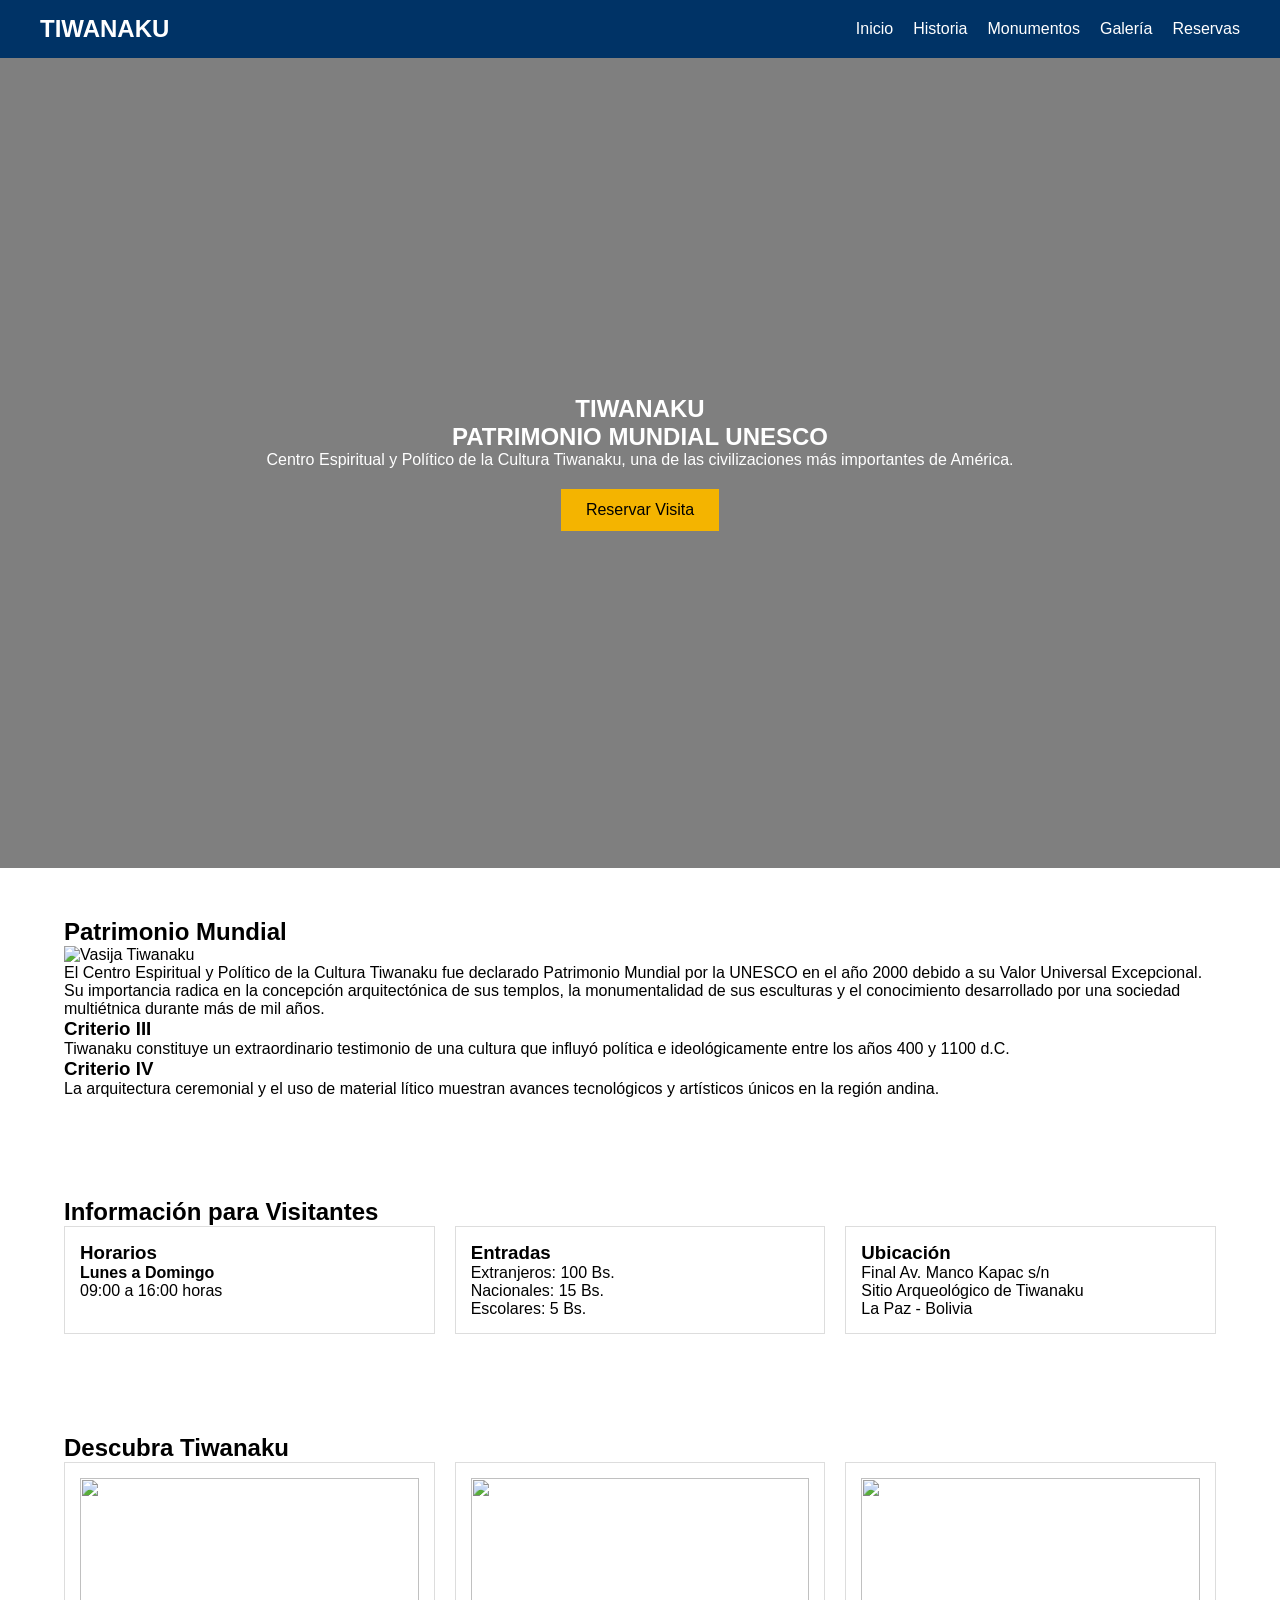
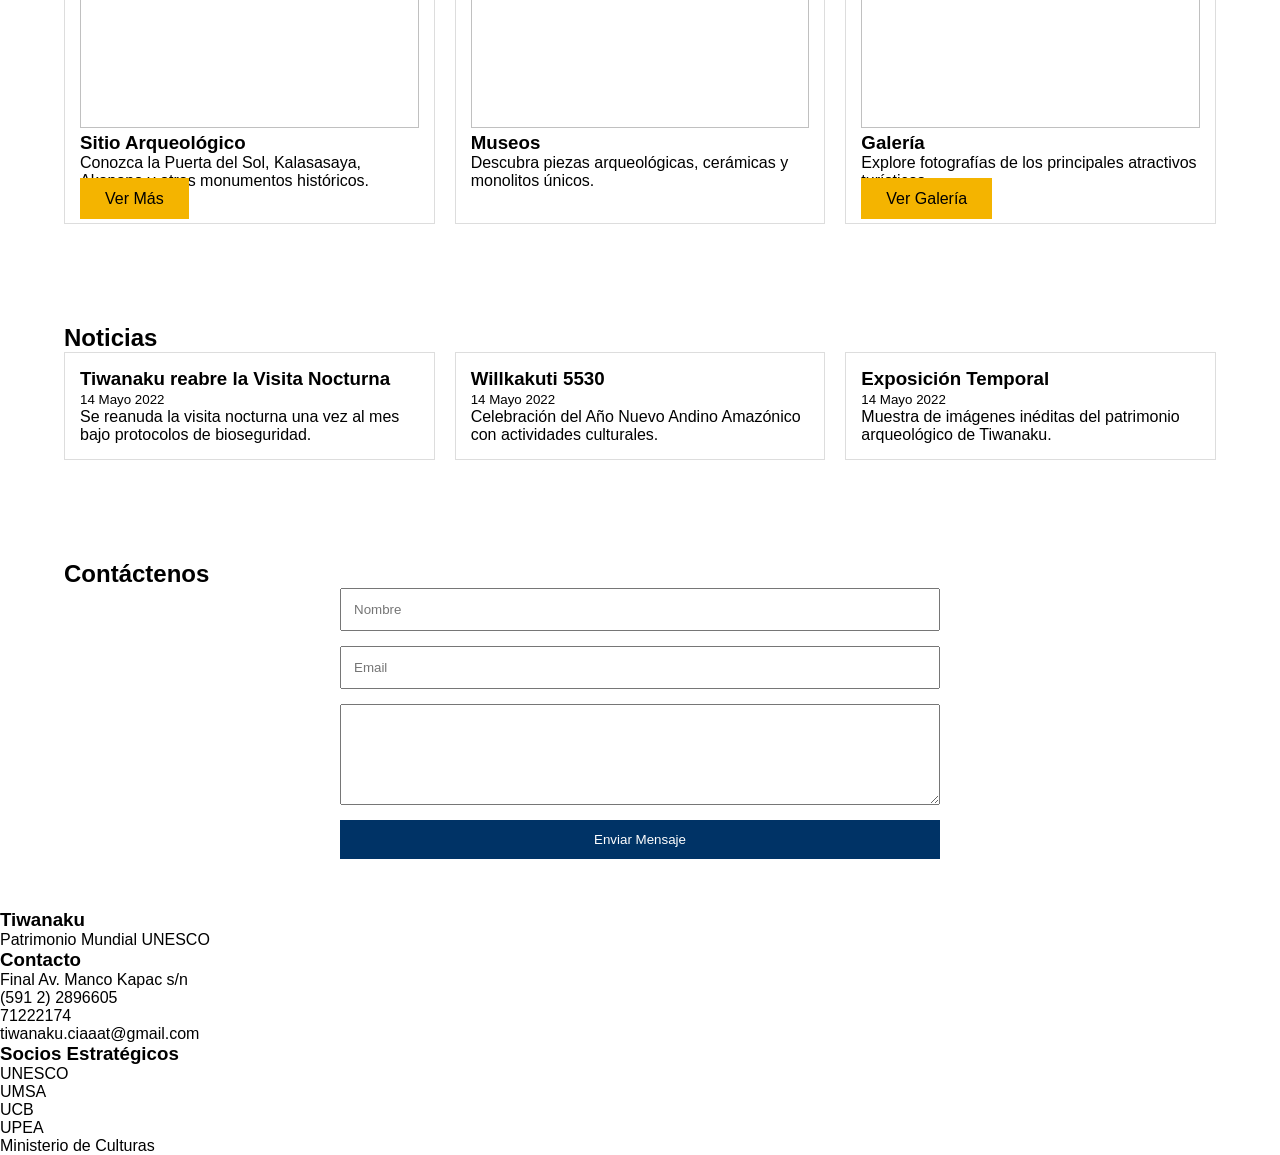
==== index.html @ 8aa11a55 "Update index.html" ====
<!DOCTYPE html>
<html lang="es">
<head>
<meta charset="UTF-8">
<meta name="viewport" content="width=device-width, initial-scale=1.0">
<title>Tiwanaku - Inicio</title>

<link rel="stylesheet" href="css/style.css">
</head>
<body>

<header>
    <nav>
        <h2>TIWANAKU</h2>

        <ul>
            <li><a href="index.html">Inicio</a></li>
            <li><a href="historia.html">Historia</a></li>
            <li><a href="monumentos.html">Monumentos</a></li>
            <li><a href="galeria.html">Galería</a></li>
            <li><a href="reservas.html">Reservas</a></li>
        </ul>
    </nav>
</header>

<section class="hero">

    <div class="overlay">

        <h1>TIWANAKU</h1>

        <h2>PATRIMONIO MUNDIAL UNESCO</h2>

        <p>
            Centro Espiritual y Político de la Cultura Tiwanaku,
            una de las civilizaciones más importantes de América.
        </p>

        <a href="reservas.html" class="btn">
            Reservar Visita
        </a>

    </div>

</section>


<!-- PATRIMONIO -->

<section class="contenedor">

    <h2>Patrimonio Mundial</h2>

    <div class="grid-2">

        <div>

            <img src="img/vasija.jpg" alt="Vasija Tiwanaku">

        </div>

        <div>

            <p>
                El Centro Espiritual y Político de la Cultura Tiwanaku
                fue declarado Patrimonio Mundial por la UNESCO en el año 2000
                debido a su Valor Universal Excepcional.
            </p>

            <p>
                Su importancia radica en la concepción arquitectónica de sus templos,
                la monumentalidad de sus esculturas y el conocimiento desarrollado
                por una sociedad multiétnica durante más de mil años.
            </p>

            <h3>Criterio III</h3>

            <p>
                Tiwanaku constituye un extraordinario testimonio de una cultura
                que influyó política e ideológicamente entre los años
                400 y 1100 d.C.
            </p>

            <h3>Criterio IV</h3>

            <p>
                La arquitectura ceremonial y el uso de material lítico muestran
                avances tecnológicos y artísticos únicos en la región andina.
            </p>

        </div>

    </div>

</section>


<!-- HORARIOS Y PRECIOS -->

<section class="contenedor fondo-claro">

    <h2>Información para Visitantes</h2>

    <div class="cards">

        <div class="card">

            <h3>Horarios</h3>

            <p><strong>Lunes a Domingo</strong></p>

            <p>09:00 a 16:00 horas</p>

        </div>

        <div class="card">

            <h3>Entradas</h3>

            <p>Extranjeros: 100 Bs.</p>

            <p>Nacionales: 15 Bs.</p>

            <p>Escolares: 5 Bs.</p>

        </div>

        <div class="card">

            <h3>Ubicación</h3>

            <p>
                Final Av. Manco Kapac s/n<br>
                Sitio Arqueológico de Tiwanaku<br>
                La Paz - Bolivia
            </p>

        </div>

    </div>

</section>


<!-- DESTACADOS -->

<section class="contenedor">

    <h2>Descubra Tiwanaku</h2>

    <div class="cards">

        <div class="card">

            <img src="img/puerta-sol.jpg">

            <h3>Sitio Arqueológico</h3>

            <p>
                Conozca la Puerta del Sol, Kalasasaya,
                Akapana y otros monumentos históricos.
            </p>

            <a href="monumentos.html" class="btn">
                Ver Más
            </a>

        </div>

        <div class="card">

            <img src="img/museo.jpg">

            <h3>Museos</h3>

            <p>
                Descubra piezas arqueológicas,
                cerámicas y monolitos únicos.
            </p>

        </div>

        <div class="card">

            <img src="img/monolito.jpg">

            <h3>Galería</h3>

            <p>
                Explore fotografías de los principales
                atractivos turísticos.
            </p>

            <a href="galeria.html" class="btn">
                Ver Galería
            </a>

        </div>

    </div>

</section>


<!-- NOTICIAS -->

<section class="contenedor fondo-claro">

    <h2>Noticias</h2>

    <div class="cards">

        <div class="card">

            <h3>Tiwanaku reabre la Visita Nocturna</h3>

            <small>14 Mayo 2022</small>

            <p>
                Se reanuda la visita nocturna una vez al mes
                bajo protocolos de bioseguridad.
            </p>

        </div>

        <div class="card">

            <h3>Willkakuti 5530</h3>

            <small>14 Mayo 2022</small>

            <p>
                Celebración del Año Nuevo Andino Amazónico
                con actividades culturales.
            </p>

        </div>

        <div class="card">

            <h3>Exposición Temporal</h3>

            <small>14 Mayo 2022</small>

            <p>
                Muestra de imágenes inéditas del patrimonio
                arqueológico de Tiwanaku.
            </p>

        </div>

    </div>

</section>


<!-- CONTACTO -->

<section class="contenedor">

    <h2>Contáctenos</h2>

    <form>

        <input type="text"
               placeholder="Nombre"
               required>

        <input type="email"
               placeholder="Email"
               required>

        <textarea
                rows="5"
                placeholder="Mensaje">
        </textarea>

        <button type="submit">
            Enviar Mensaje
        </button>

    </form>

</section>


<!-- FOOTER -->

<footer>

    <div class="footer-grid">

        <div>

            <h3>Tiwanaku</h3>

            <p>
                Patrimonio Mundial UNESCO
            </p>

        </div>

        <div>

            <h3>Contacto</h3>

            <p>
                Final Av. Manco Kapac s/n
            </p>

            <p>
                (591 2) 2896605
            </p>

            <p>
                71222174
            </p>

            <p>
                tiwanaku.ciaaat@gmail.com
            </p>

        </div>

        <div>

            <h3>Socios Estratégicos</h3>

            <ul>
                <li>UNESCO</li>
                <li>UMSA</li>
                <li>UCB</li>
                <li>UPEA</li>
                <li>Ministerio de Culturas</li>
            </ul>

        </div>

    </div>

</footer>

</body>
</html>
---- css/style.css ----
*{
    margin:0;
    padding:0;
    box-sizing:border-box;
}

body{
    font-family:Arial, sans-serif;
}

nav{
    background:#003366;
    color:white;
    padding:15px 40px;

    display:flex;
    justify-content:space-between;
    align-items:center;
}

nav ul{
    list-style:none;
    display:flex;
    gap:20px;
}

nav a{
    color:white;
    text-decoration:none;
}

.hero{
    height:90vh;
    background:url('../img/portada.jpg') center/cover;
}

.overlay{
    height:100%;
    background:rgba(0,0,0,.5);

    display:flex;
    flex-direction:column;
    justify-content:center;
    align-items:center;

    color:white;
}

.btn{
    background:#f4b400;
    color:black;
    padding:12px 25px;
    text-decoration:none;
    margin-top:20px;
}

.contenedor{
    width:90%;
    margin:auto;
    padding:50px 0;
}

.cards{
    display:grid;
    grid-template-columns:repeat(auto-fit,minmax(250px,1fr));
    gap:20px;
}

.card{
    border:1px solid #ddd;
    padding:15px;
}

.card img{
    width:100%;
    height:250px;
    object-fit:cover;
}

.galeria{
    display:grid;
    grid-template-columns:repeat(auto-fit,minmax(300px,1fr));
    gap:15px;
}

.galeria img{
    width:100%;
    height:250px;
    object-fit:cover;
}

form{
    max-width:600px;
    margin:auto;

    display:flex;
    flex-direction:column;
    gap:15px;
}

input,select,textarea{
    padding:12px;
}

button{
    background:#003366;
    color:white;
    border:none;
    padding:12px;
    cursor:pointer;
}
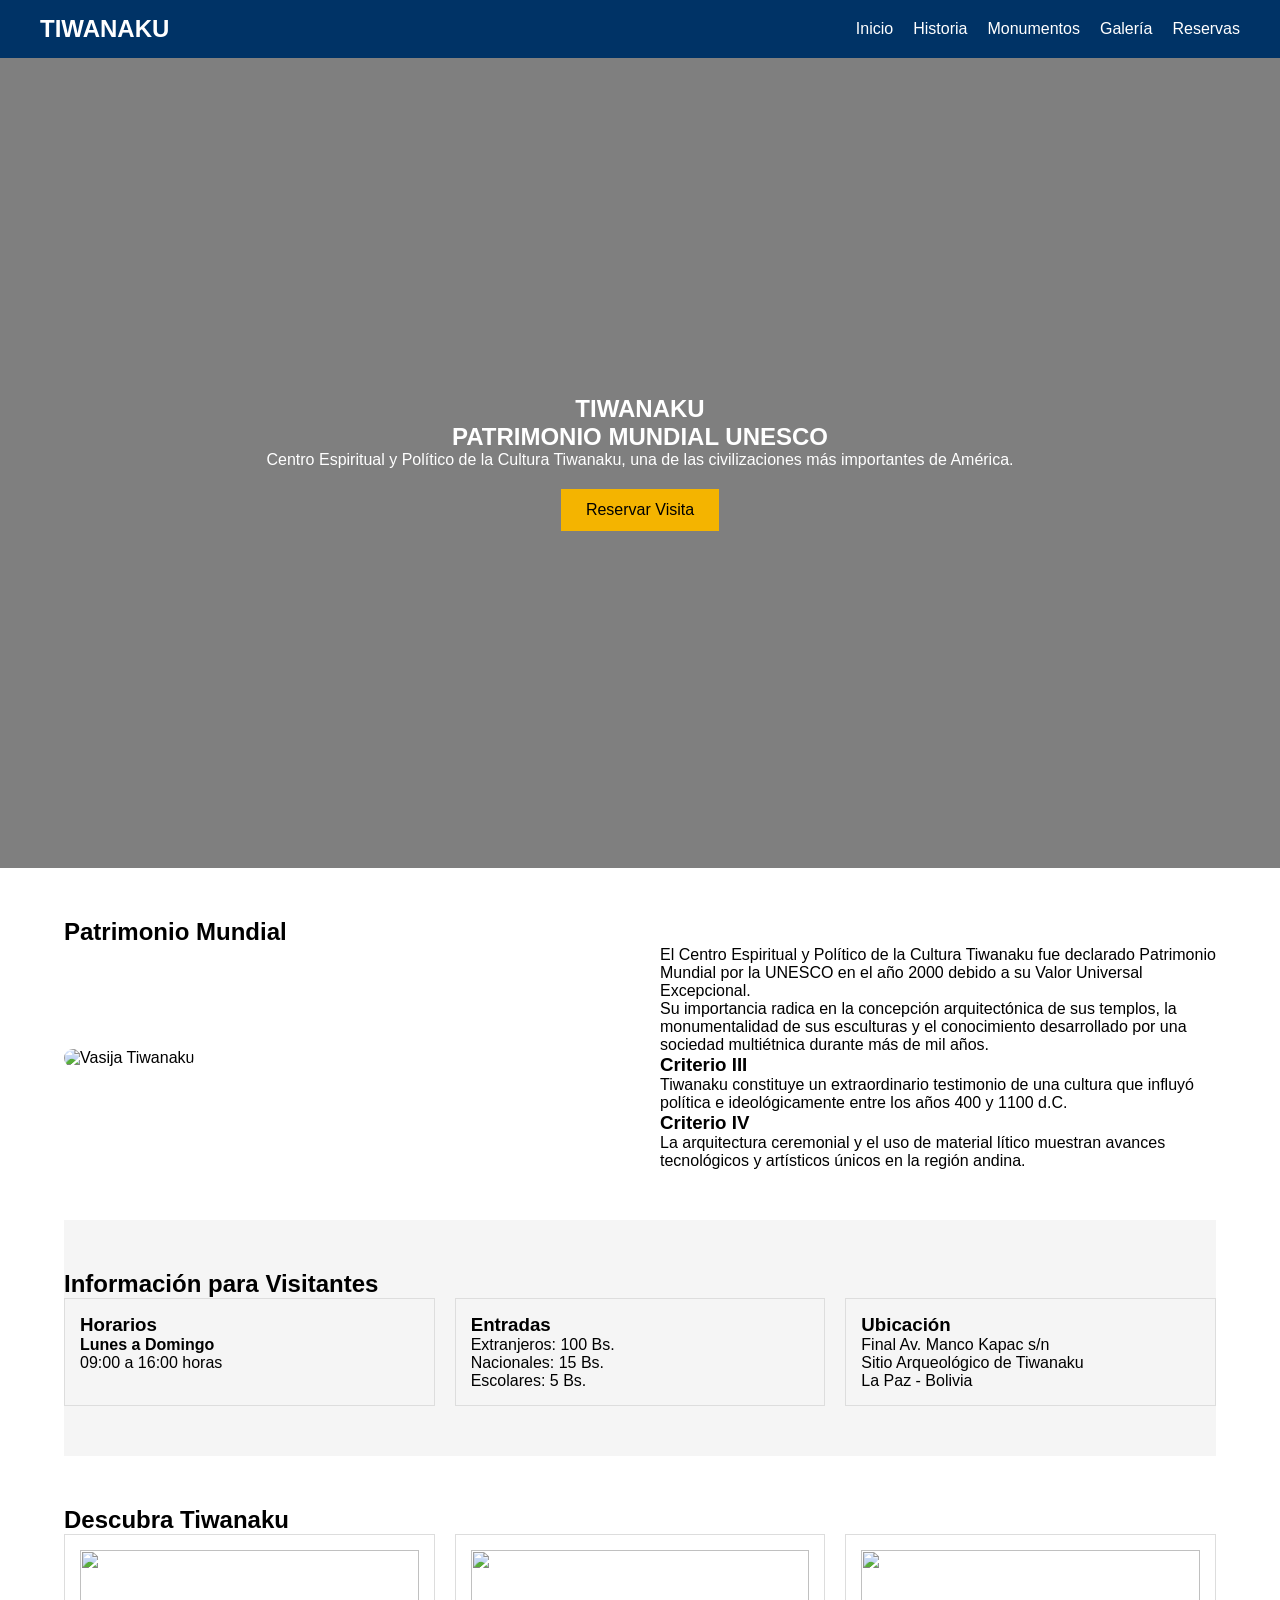
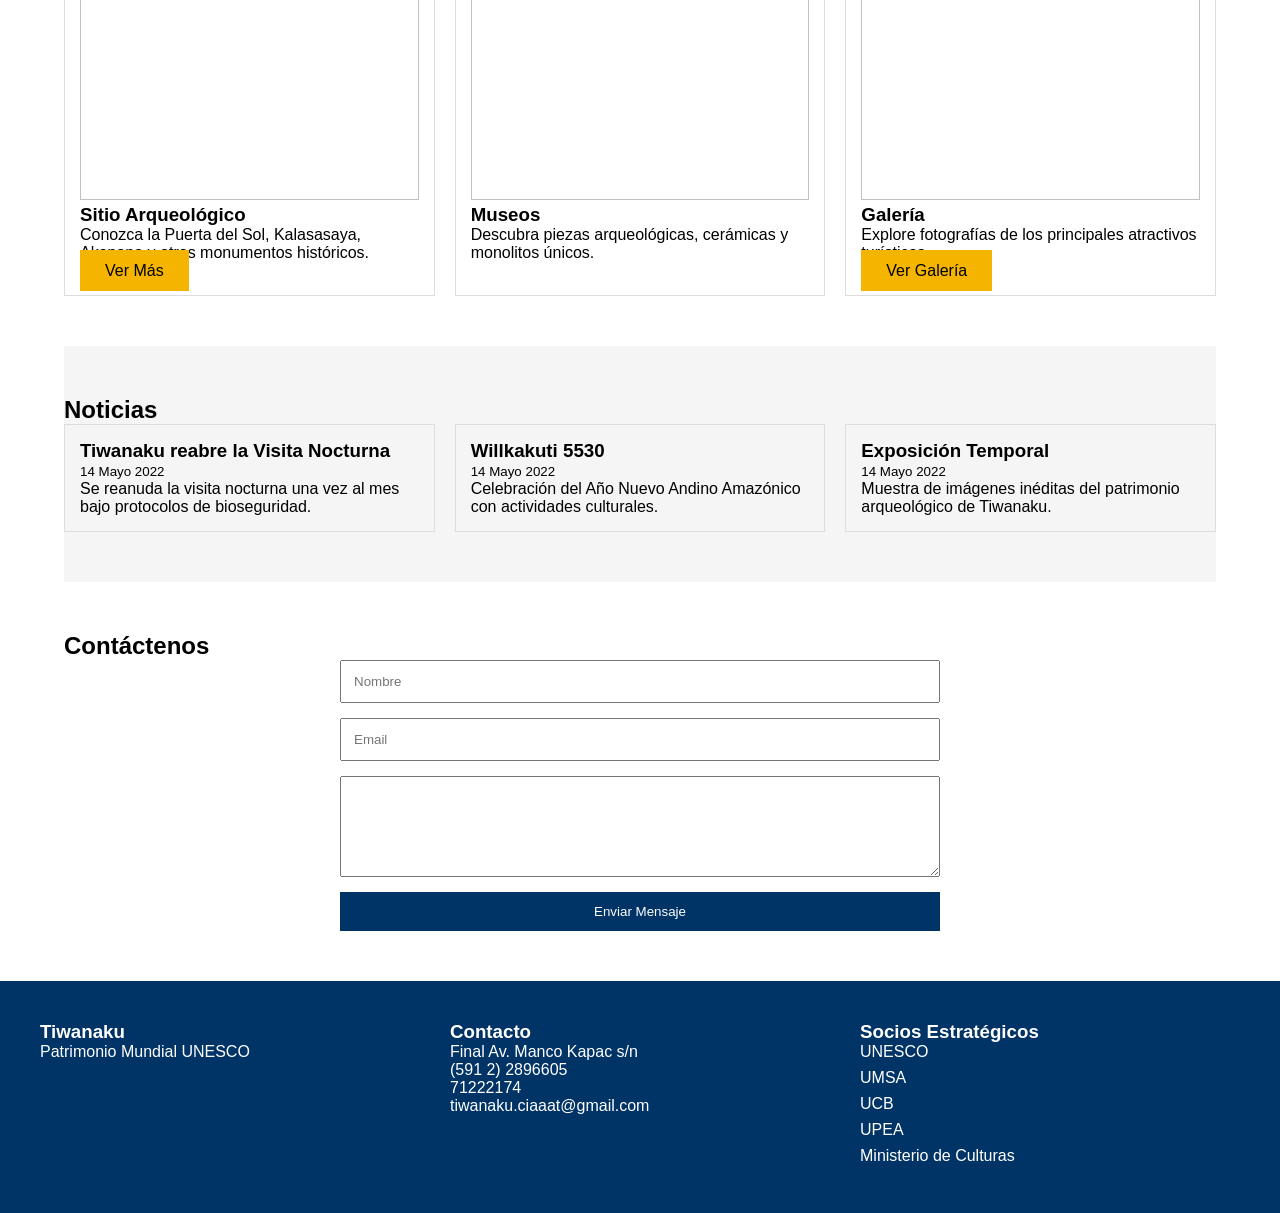
==== commit 66eac682: "Replace image source in index.html" ====
--- a/index.html
+++ b/index.html
@@ -55,7 +55,7 @@
 
         <div>
 
-            <img src="img/vasija.jpg" alt="Vasija Tiwanaku">
+            <img src="img/4.jpg" alt="Vasija Tiwanaku">
 
         </div>
 
--- a/css/style.css
+++ b/css/style.css
@@ -109,3 +109,40 @@
     padding:12px;
     cursor:pointer;
 }
+
+
+.grid-2{
+    display:grid;
+    grid-template-columns:1fr 1fr;
+    gap:40px;
+    align-items:center;
+}
+
+.grid-2 img{
+    width:100%;
+    border-radius:10px;
+}
+
+.fondo-claro{
+    background:#f5f5f5;
+}
+
+.footer-grid{
+    display:grid;
+    grid-template-columns:repeat(auto-fit,minmax(250px,1fr));
+    gap:30px;
+}
+
+footer{
+    background:#003366;
+    color:white;
+    padding:40px;
+}
+
+footer ul{
+    list-style:none;
+}
+
+footer li{
+    margin-bottom:8px;
+}
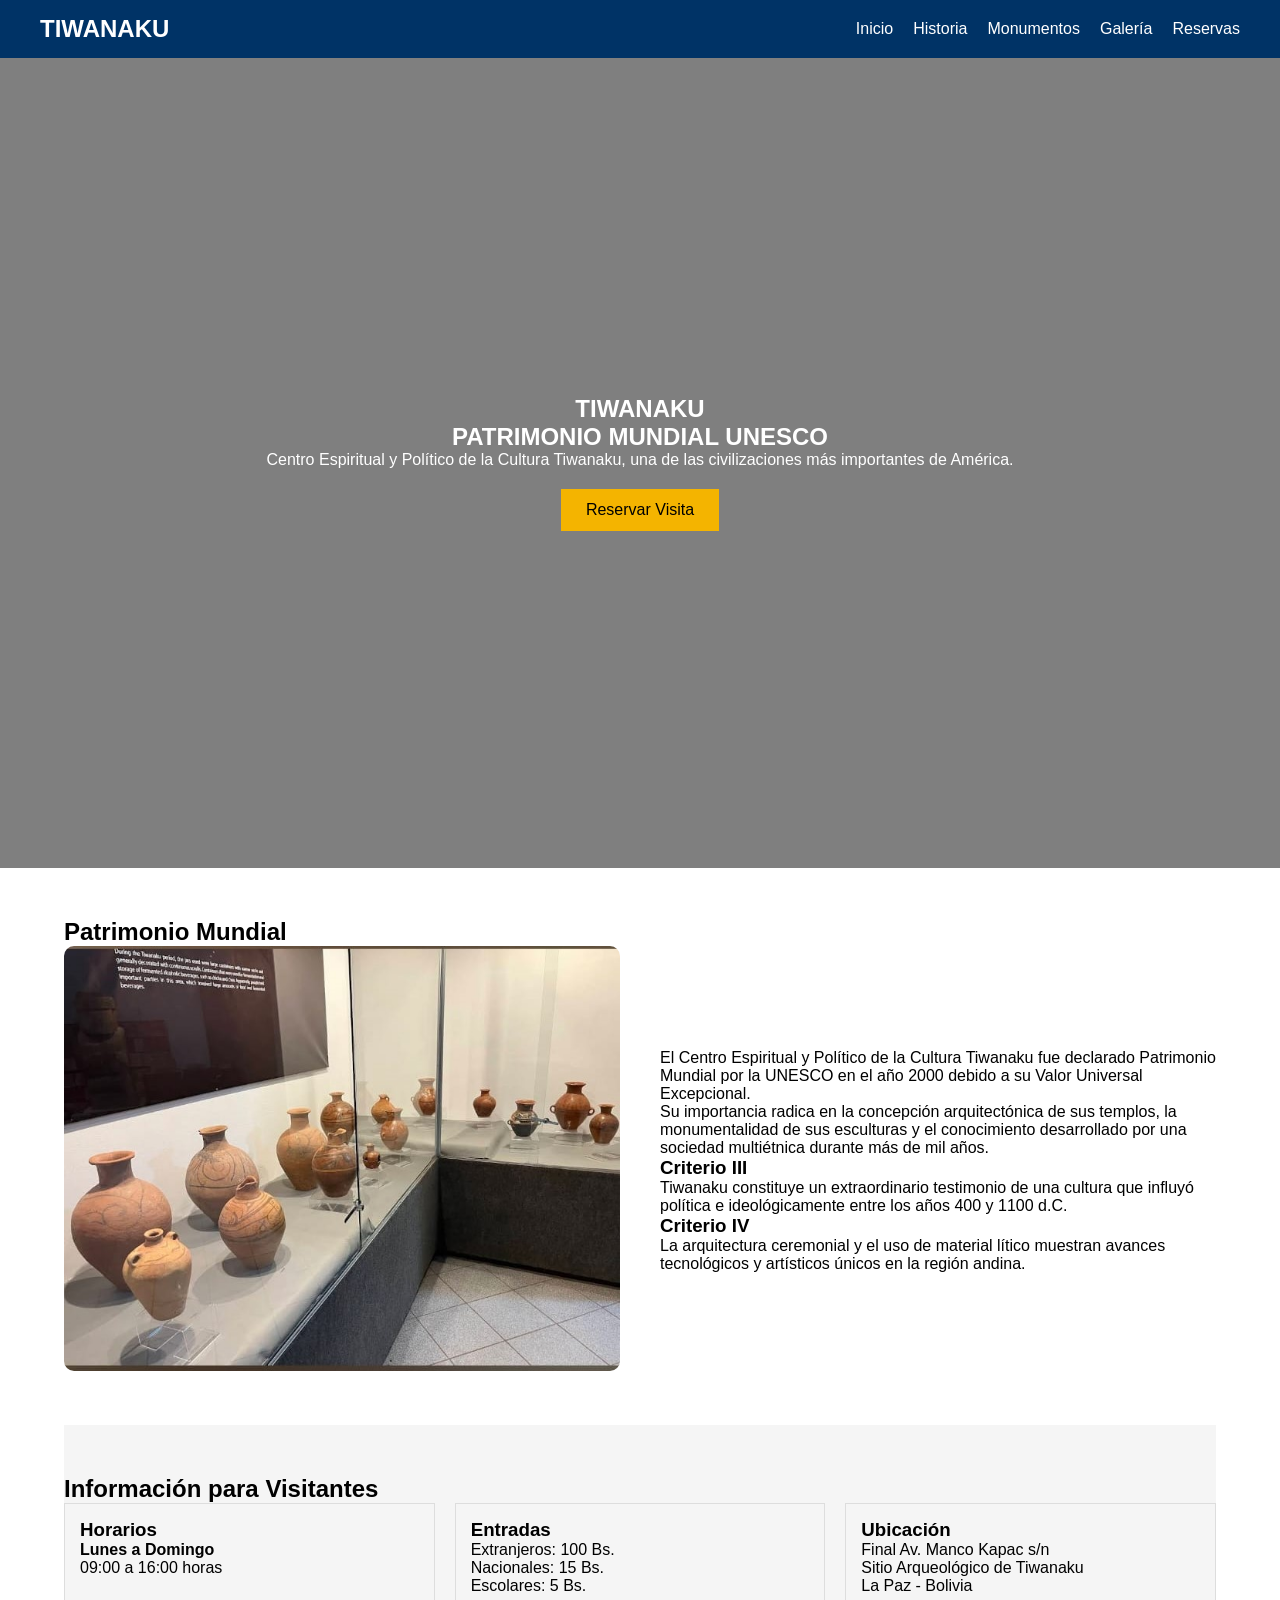
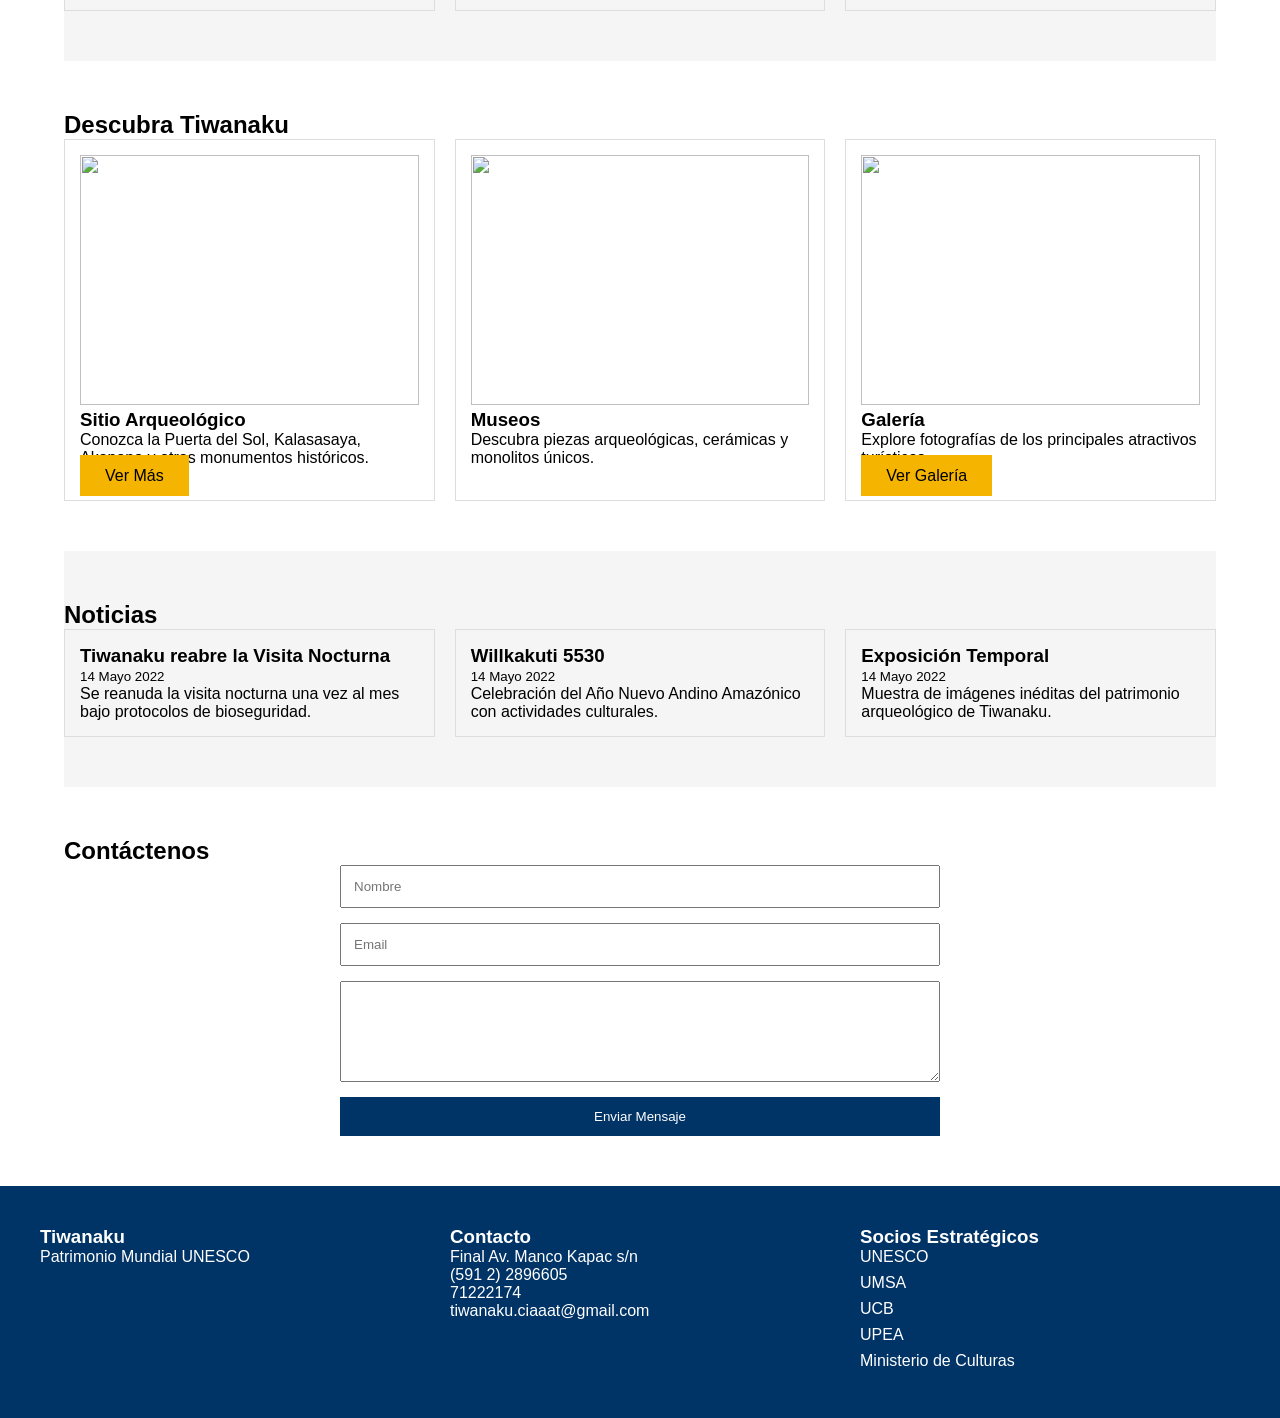
==== commit 1a9571f4: "Update index.html" ====
--- a/index.html
+++ b/index.html
@@ -55,7 +55,7 @@
 
         <div>
 
-            <img src="img/4.jpg" alt="Vasija Tiwanaku">
+            <img src="img/4.jpeg" alt="Vasija Tiwanaku">
 
         </div>
 
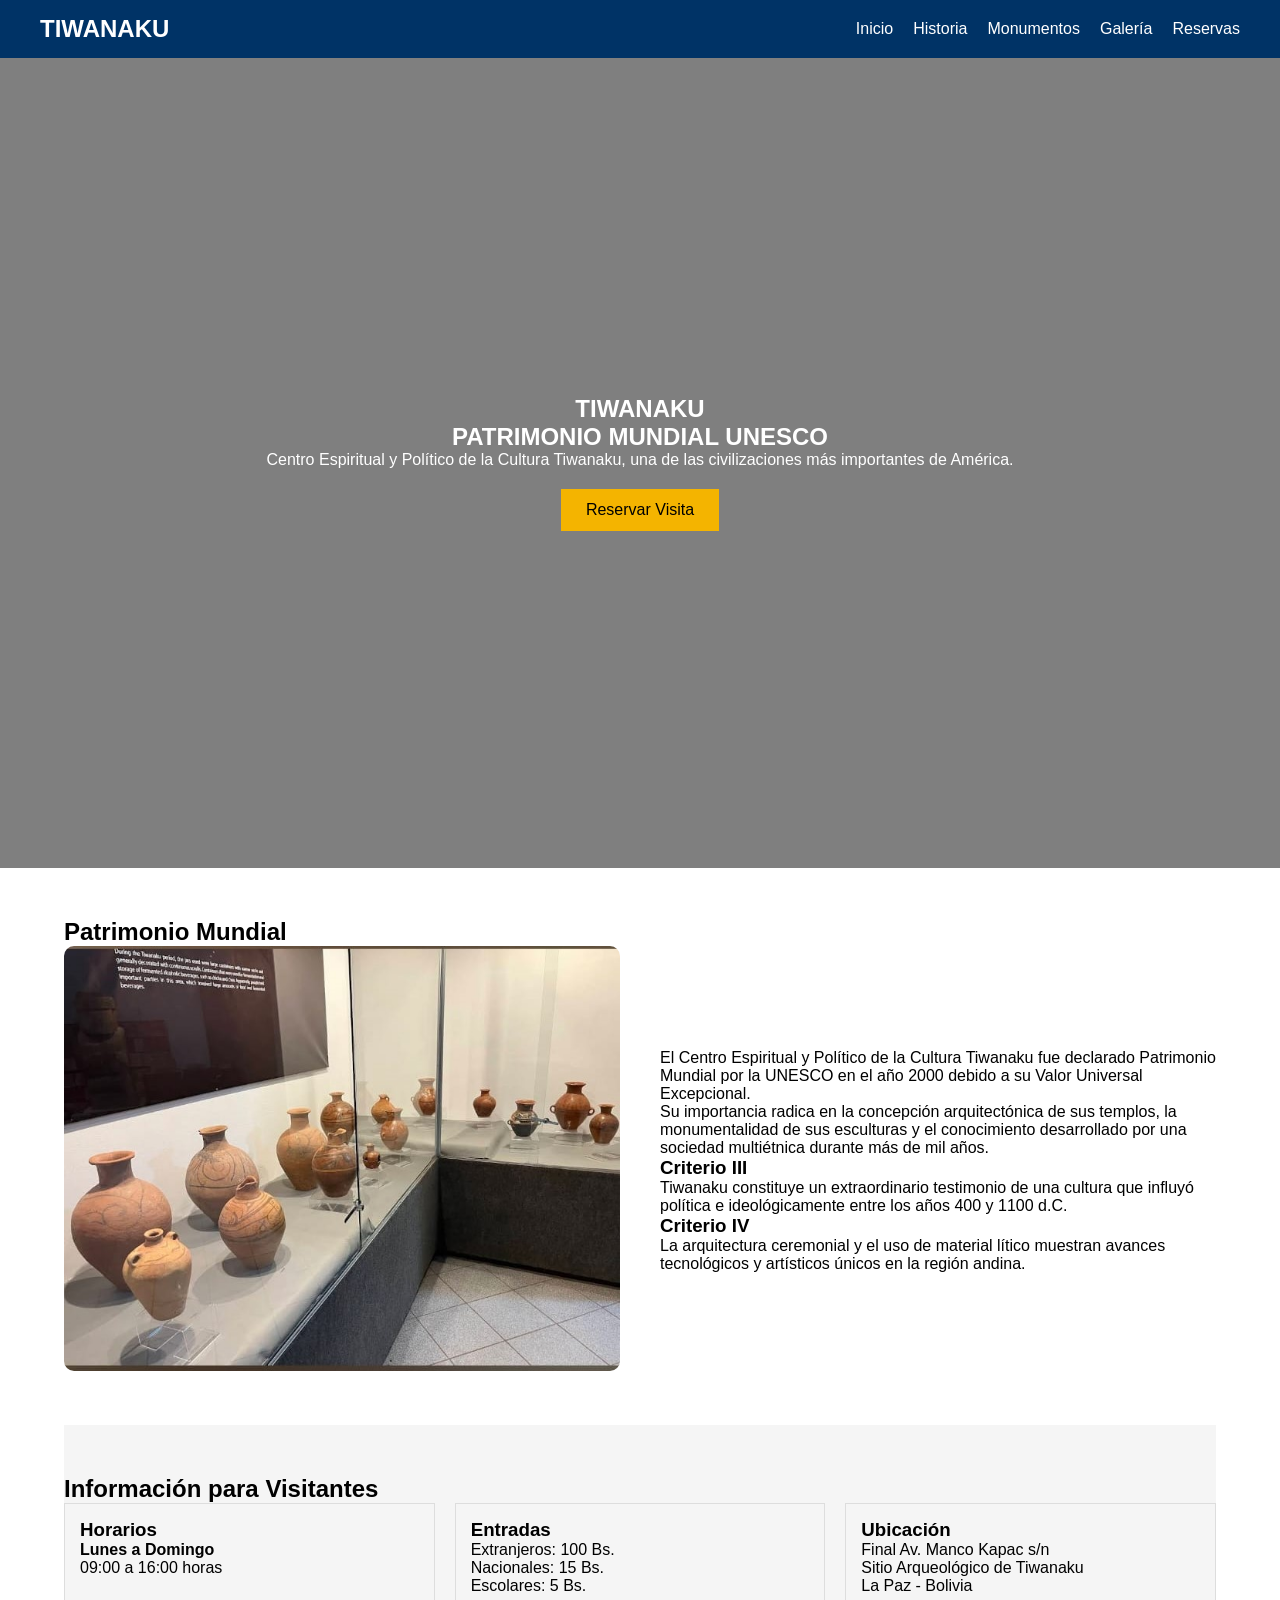
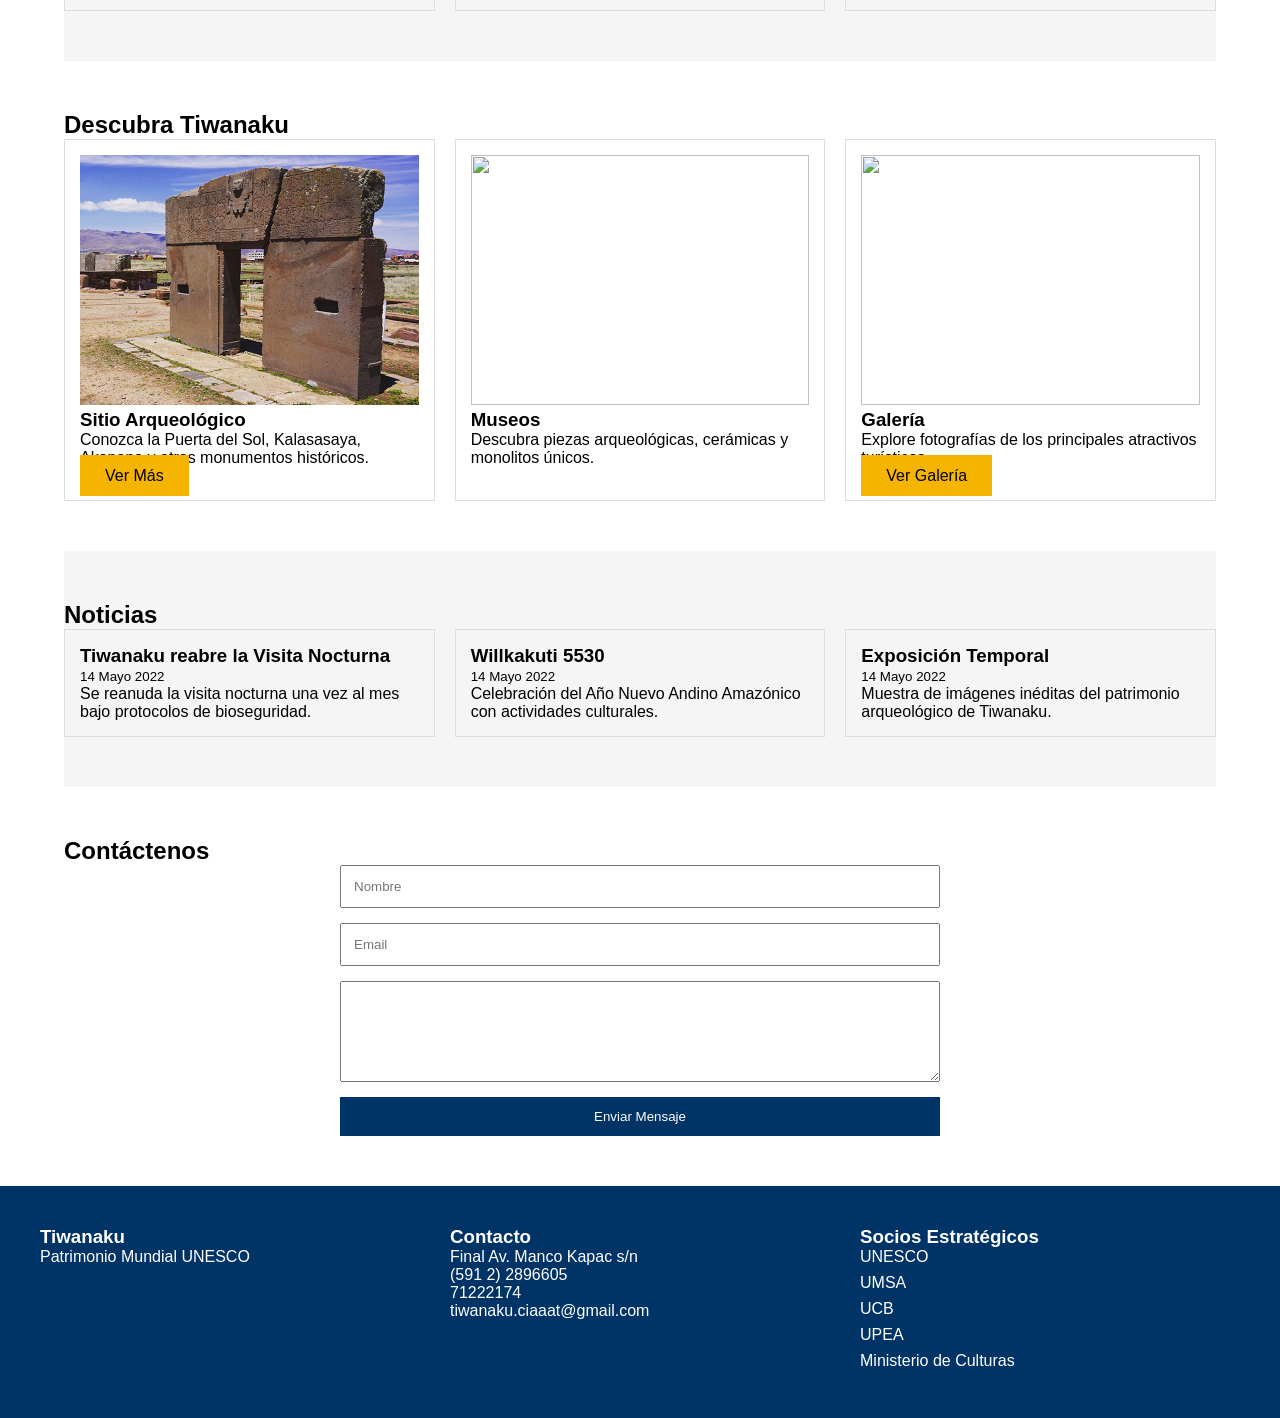
==== commit 44fb37c7: "Update index.html" ====
--- a/index.html
+++ b/index.html
@@ -55,7 +55,7 @@
 
         <div>
 
-            <img src="img/4.jpeg" alt="Vasija Tiwanaku">
+            <img src="../img/4.jpeg" alt="Vasija Tiwanaku">
 
         </div>
 
@@ -152,7 +152,7 @@
 
         <div class="card">
 
-            <img src="img/puerta-sol.jpg">
+            <img src="../img/Tiahuanaco_blog_1.png">
 
             <h3>Sitio Arqueológico</h3>
 
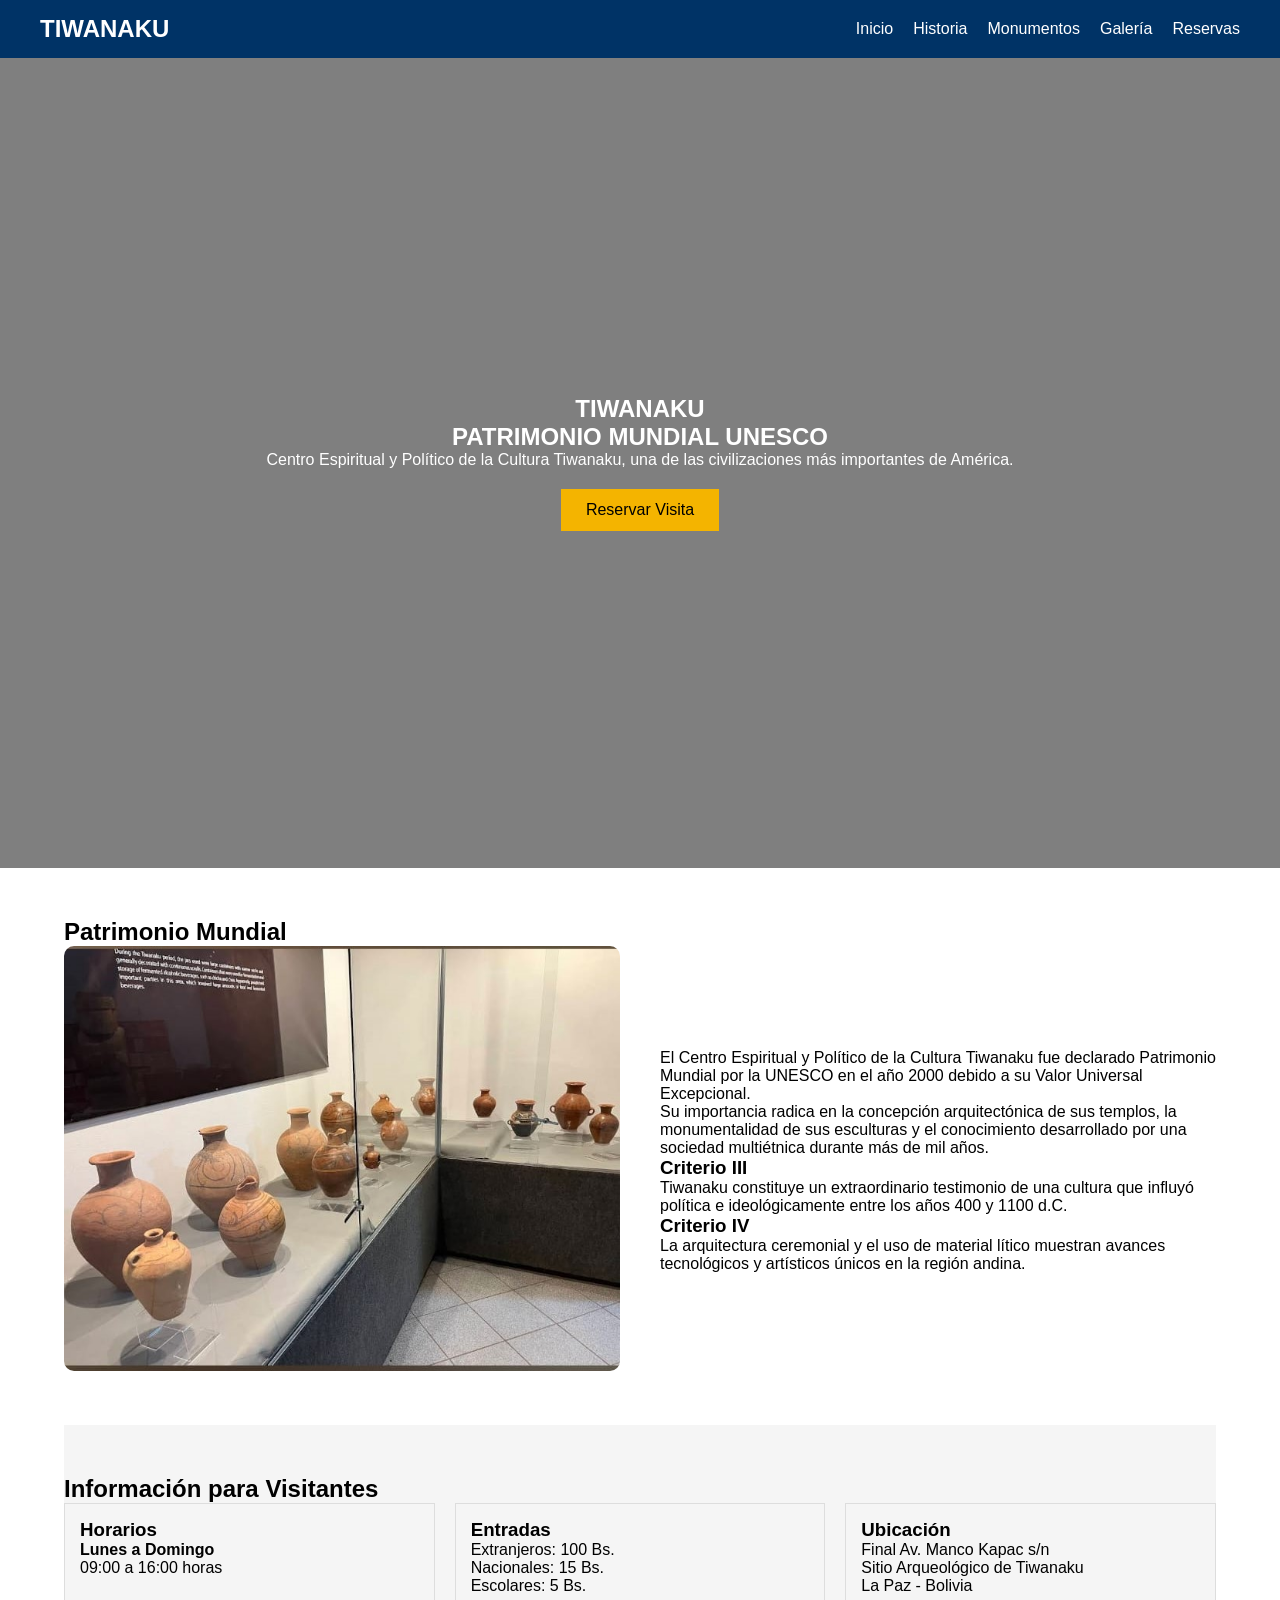
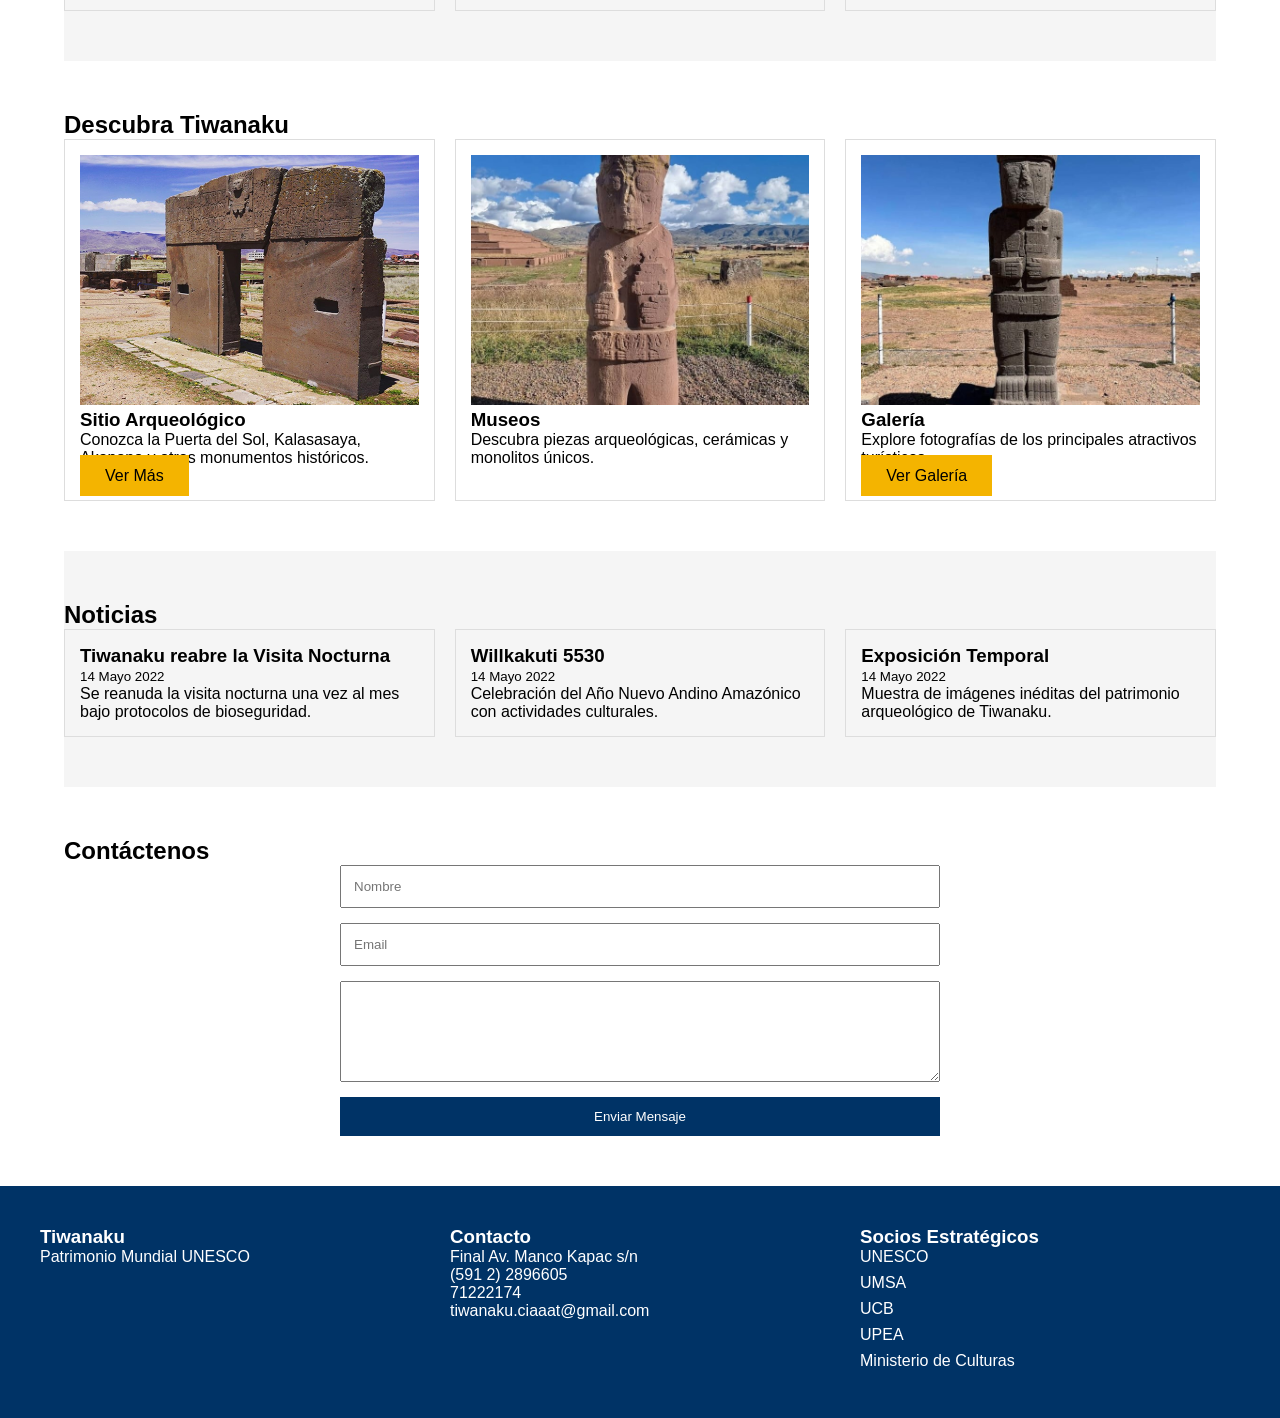
==== commit 63b2d24f: "Update image sources in index.html" ====
--- a/index.html
+++ b/index.html
@@ -169,7 +169,7 @@
 
         <div class="card">
 
-            <img src="img/museo.jpg">
+            <img src="../img/14.jpeg">
 
             <h3>Museos</h3>
 
@@ -182,7 +182,7 @@
 
         <div class="card">
 
-            <img src="img/monolito.jpg">
+            <img src="../img/9.jpeg">
 
             <h3>Galería</h3>
 
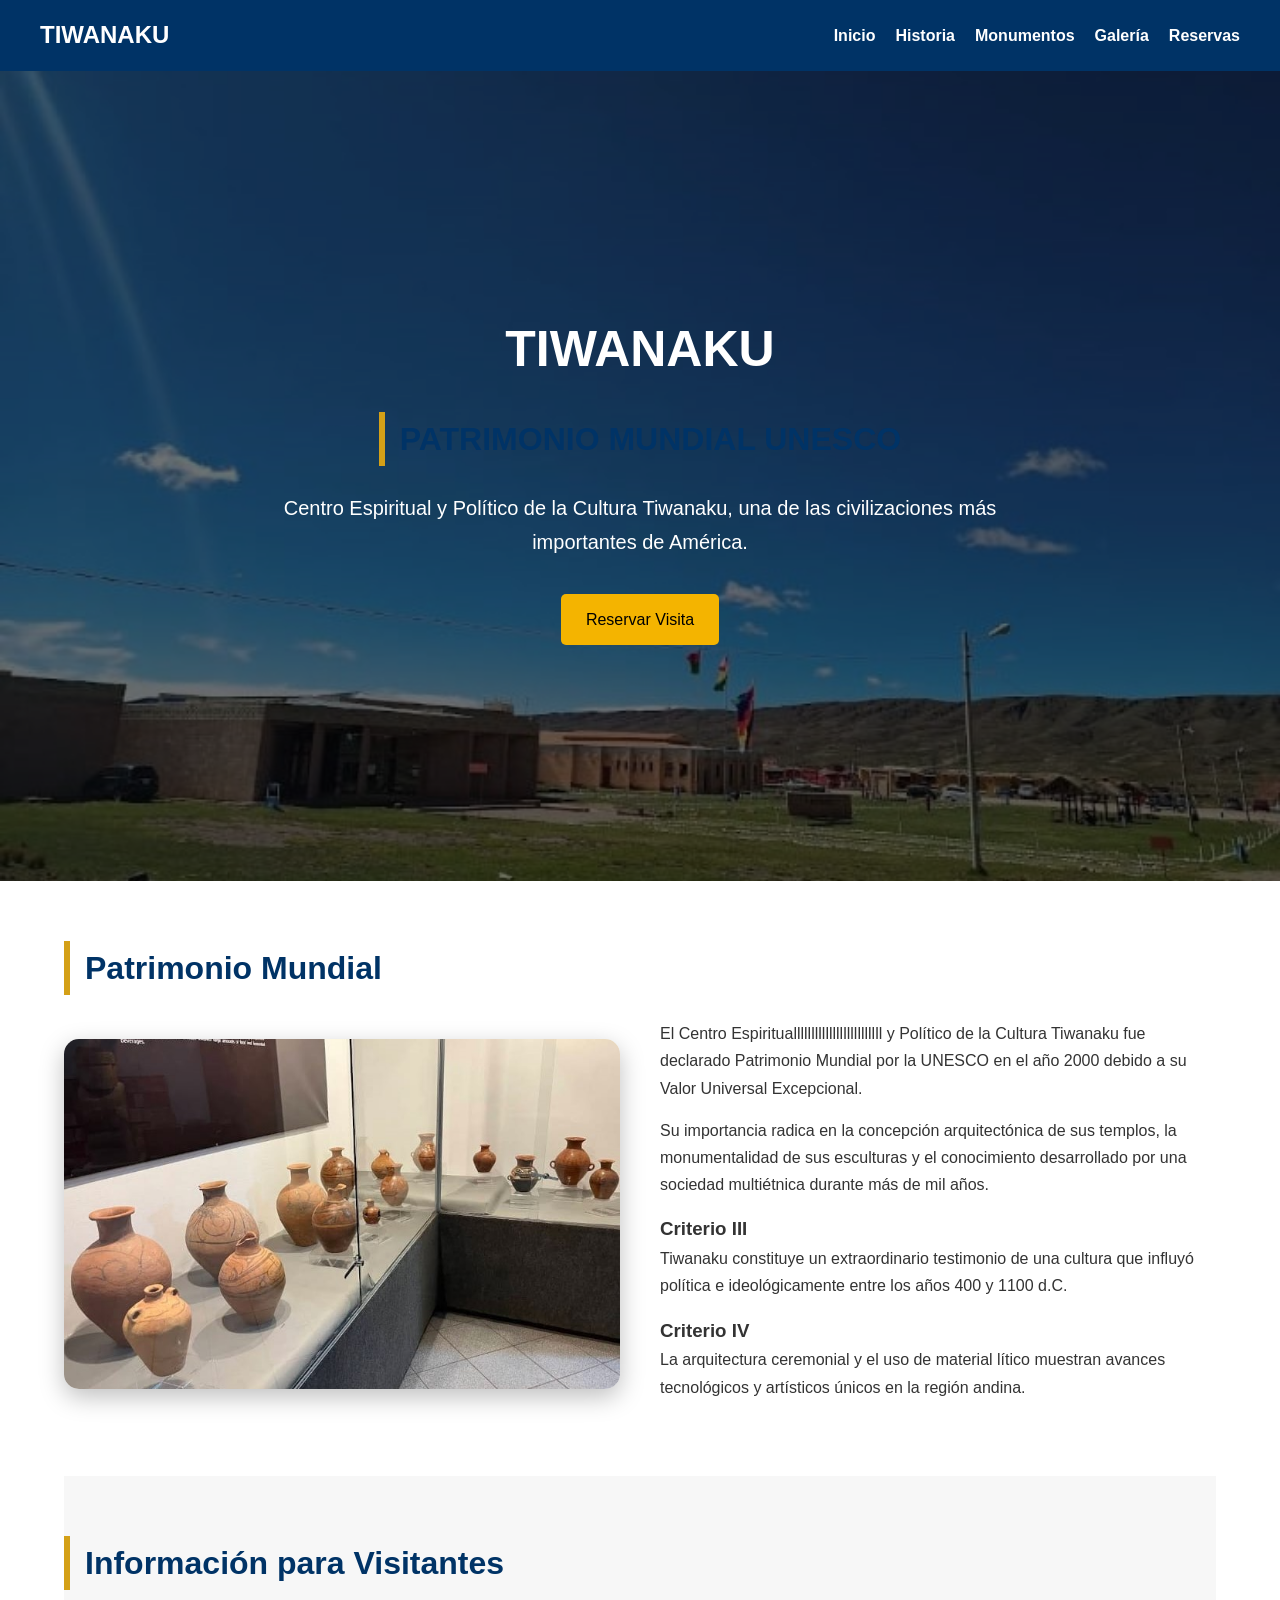
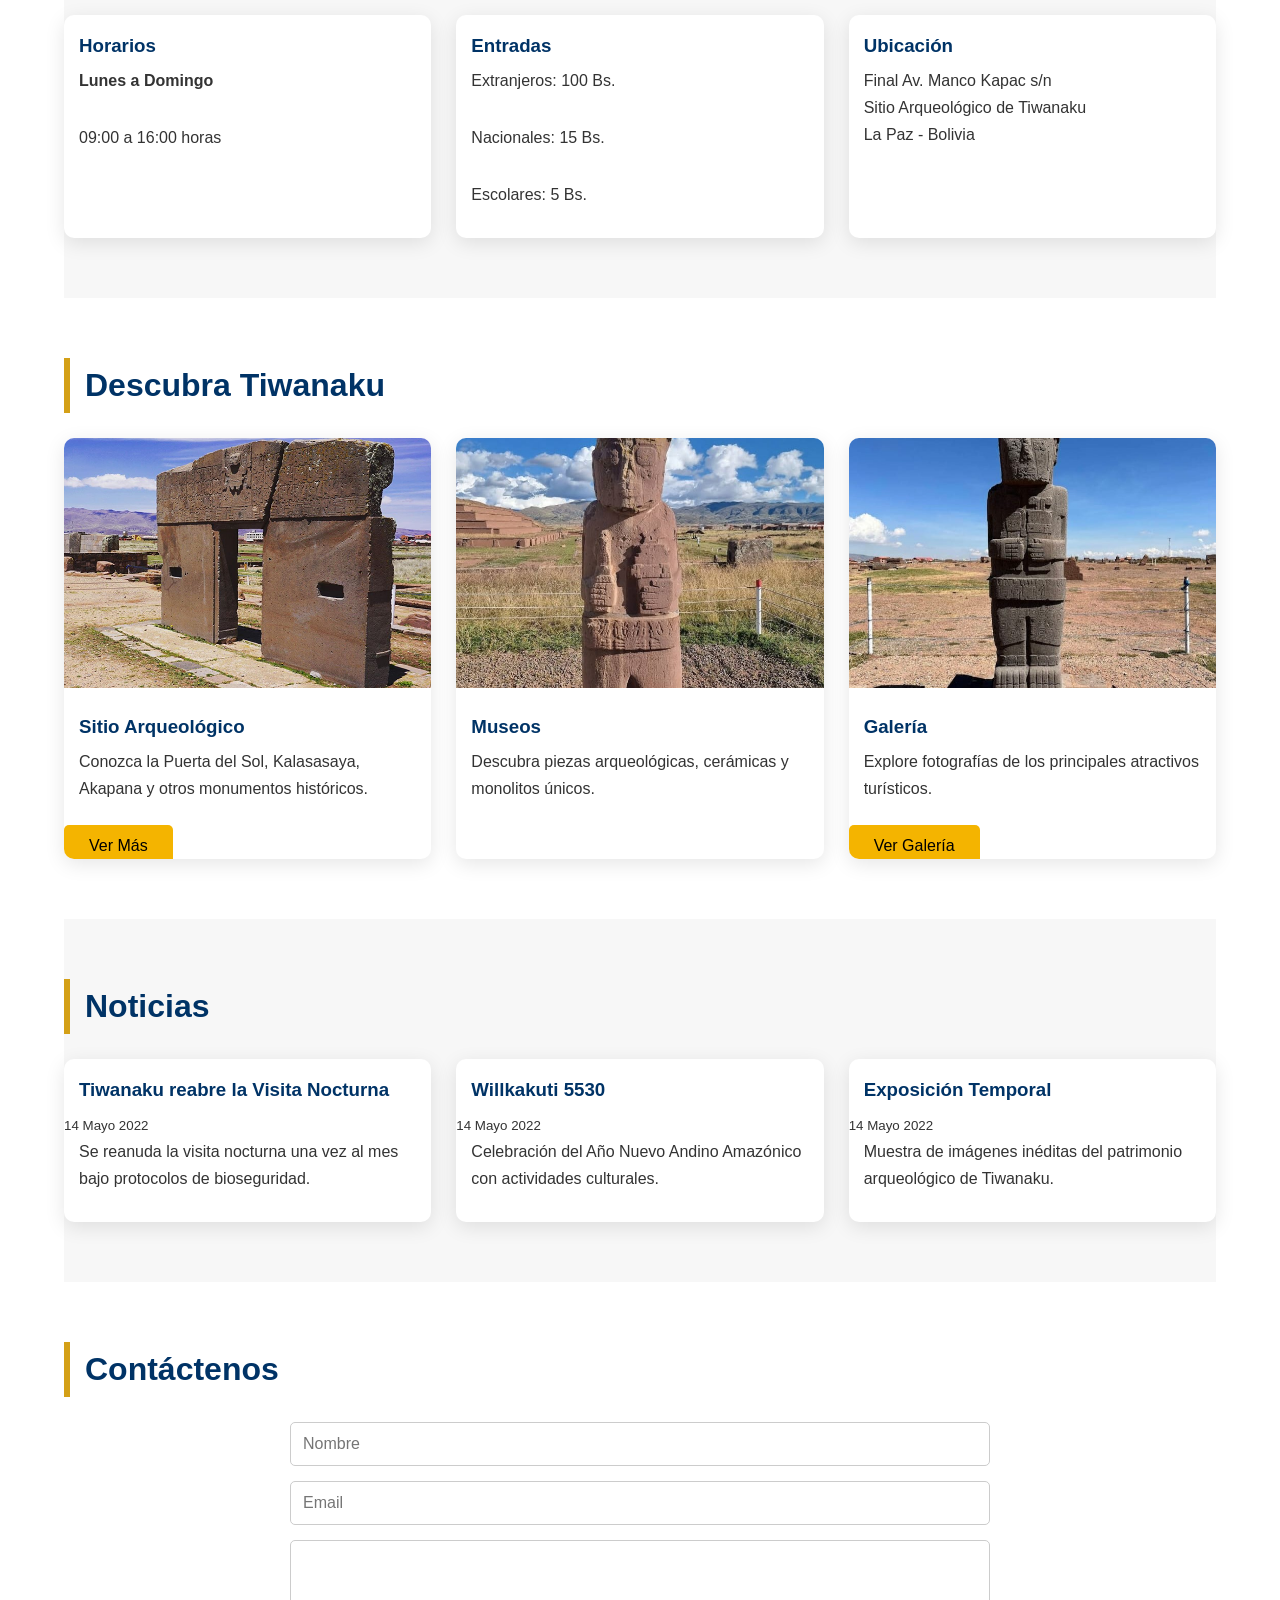
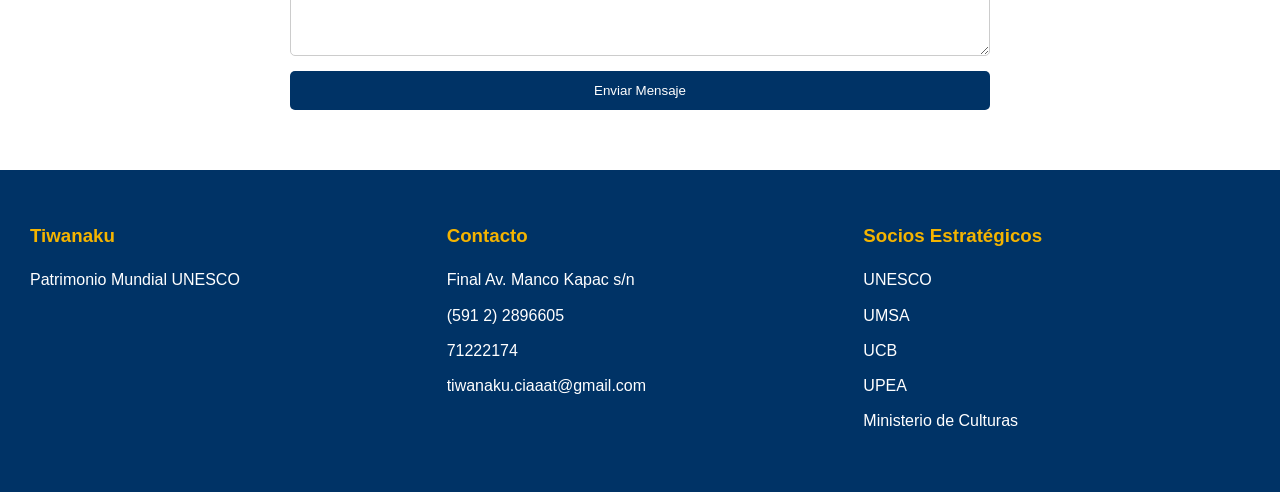
==== commit e5a43790: "Fix typo in paragraph text" ====
--- a/index.html
+++ b/index.html
@@ -62,7 +62,7 @@
         <div>
 
             <p>
-                El Centro Espiritual y Político de la Cultura Tiwanaku
+                El Centro Espiritualllllllllllllllllllllllll y Político de la Cultura Tiwanaku
                 fue declarado Patrimonio Mundial por la UNESCO en el año 2000
                 debido a su Valor Universal Excepcional.
             </p>
--- a/css/style.css
+++ b/css/style.css
@@ -1,12 +1,46 @@
+/* ==========================
+   RESET
+========================== */
+
 *{
     margin:0;
     padding:0;
     box-sizing:border-box;
 }
 
+/* ==========================
+   GENERAL
+========================== */
+
 body{
-    font-family:Arial, sans-serif;
-}
+    font-family: Arial, sans-serif;
+    color:#333;
+    line-height:1.7;
+    background:#fff;
+}
+
+p{
+    margin-bottom:15px;
+}
+
+h1{
+    color:#003366;
+    text-align:center;
+    margin-bottom:30px;
+    font-size:40px;
+}
+
+section h2{
+    color:#003366;
+    font-size:32px;
+    margin-bottom:25px;
+    border-left:6px solid #d4a017;
+    padding-left:15px;
+}
+
+/* ==========================
+   MENU
+========================== */
 
 nav{
     background:#003366;
@@ -16,6 +50,14 @@
     display:flex;
     justify-content:space-between;
     align-items:center;
+
+    position:sticky;
+    top:0;
+    z-index:1000;
+}
+
+nav h2{
+    color:white;
 }
 
 nav ul{
@@ -27,16 +69,35 @@
 nav a{
     color:white;
     text-decoration:none;
-}
+    font-weight:bold;
+    transition:.3s;
+}
+
+nav a:hover{
+    color:#f4b400;
+}
+
+/* ==========================
+   HERO PRINCIPAL
+========================== */
 
 .hero{
     height:90vh;
-    background:url('../img/portada.jpg') center/cover;
+    background:url('../img/7.jpeg') center center/cover no-repeat;
+}
+
+/* ==========================
+   HERO PAGINAS INTERNAS
+========================== */
+
+.hero-pequeno{
+    height:60vh;
+    background:url('../img/7.jpeg') center center/cover no-repeat;
 }
 
 .overlay{
     height:100%;
-    background:rgba(0,0,0,.5);
+    background:rgba(0,0,0,.55);
 
     display:flex;
     flex-direction:column;
@@ -44,72 +105,57 @@
     align-items:center;
 
     color:white;
-}
+    text-align:center;
+    padding:20px;
+}
+
+.overlay h1{
+    color:white;
+    font-size:50px;
+    margin-bottom:20px;
+}
+
+.overlay p{
+    max-width:800px;
+    font-size:20px;
+}
+
+/* ==========================
+   BOTONES
+========================== */
 
 .btn{
     background:#f4b400;
-    color:black;
+    color:#000;
     padding:12px 25px;
     text-decoration:none;
+    border-radius:5px;
     margin-top:20px;
-}
+    transition:.3s;
+}
+
+.btn:hover{
+    background:#ddb000;
+}
+
+/* ==========================
+   CONTENEDORES
+========================== */
 
 .contenedor{
     width:90%;
+    max-width:1200px;
     margin:auto;
-    padding:50px 0;
-}
-
-.cards{
-    display:grid;
-    grid-template-columns:repeat(auto-fit,minmax(250px,1fr));
-    gap:20px;
-}
-
-.card{
-    border:1px solid #ddd;
-    padding:15px;
-}
-
-.card img{
-    width:100%;
-    height:250px;
-    object-fit:cover;
-}
-
-.galeria{
-    display:grid;
-    grid-template-columns:repeat(auto-fit,minmax(300px,1fr));
-    gap:15px;
-}
-
-.galeria img{
-    width:100%;
-    height:250px;
-    object-fit:cover;
-}
-
-form{
-    max-width:600px;
-    margin:auto;
-
-    display:flex;
-    flex-direction:column;
-    gap:15px;
-}
-
-input,select,textarea{
-    padding:12px;
-}
-
-button{
-    background:#003366;
-    color:white;
-    border:none;
-    padding:12px;
-    cursor:pointer;
-}
-
+    padding:60px 0;
+}
+
+.fondo-claro{
+    background:#f7f7f7;
+}
+
+/* ==========================
+   GRID HISTORIA
+========================== */
 
 .grid-2{
     display:grid;
@@ -120,11 +166,121 @@
 
 .grid-2 img{
     width:100%;
+    height:350px;
+    object-fit:cover;
+    border-radius:15px;
+    box-shadow:0 8px 25px rgba(0,0,0,.25);
+    transition:.3s;
+}
+
+.grid-2 img:hover{
+    transform:scale(1.03);
+}
+
+/* ==========================
+   CARDS
+========================== */
+
+.cards{
+    display:grid;
+    grid-template-columns:repeat(auto-fit,minmax(280px,1fr));
+    gap:25px;
+}
+
+.card{
+    background:white;
     border-radius:10px;
-}
-
-.fondo-claro{
-    background:#f5f5f5;
+    overflow:hidden;
+    box-shadow:0 5px 20px rgba(0,0,0,.1);
+    transition:.3s;
+}
+
+.card:hover{
+    transform:translateY(-5px);
+}
+
+.card img{
+    width:100%;
+    height:250px;
+    object-fit:cover;
+}
+
+.card h3{
+    padding:15px 15px 5px;
+    color:#003366;
+}
+
+.card p{
+    padding:0 15px 15px;
+}
+
+/* ==========================
+   GALERIA
+========================== */
+
+.galeria{
+    display:grid;
+    grid-template-columns:repeat(auto-fit,minmax(300px,1fr));
+    gap:20px;
+}
+
+.galeria img{
+    width:100%;
+    height:250px;
+    object-fit:cover;
+    border-radius:10px;
+    box-shadow:0 5px 15px rgba(0,0,0,.15);
+    transition:.3s;
+}
+
+.galeria img:hover{
+    transform:scale(1.03);
+}
+
+/* ==========================
+   FORMULARIOS
+========================== */
+
+form{
+    max-width:700px;
+    margin:auto;
+
+    display:flex;
+    flex-direction:column;
+    gap:15px;
+}
+
+input,
+select,
+textarea{
+    padding:12px;
+    border:1px solid #ccc;
+    border-radius:5px;
+    font-size:16px;
+}
+
+button{
+    background:#003366;
+    color:white;
+    border:none;
+    padding:12px;
+    border-radius:5px;
+    cursor:pointer;
+    transition:.3s;
+}
+
+button:hover{
+    background:#00254d;
+}
+
+/* ==========================
+   FOOTER
+========================== */
+
+footer{
+    background:#003366;
+    color:white;
+    padding:50px 30px;
 }
 
 .footer-grid{
@@ -133,10 +289,13 @@
     gap:30px;
 }
 
-footer{
-    background:#003366;
-    color:white;
-    padding:40px;
+footer h3{
+    color:#f4b400;
+    margin-bottom:15px;
+}
+
+footer p{
+    margin-bottom:8px;
 }
 
 footer ul{
@@ -146,3 +305,49 @@
 footer li{
     margin-bottom:8px;
 }
+
+/* ==========================
+   RESPONSIVE
+========================== */
+
+@media(max-width:768px){
+
+    nav{
+        flex-direction:column;
+        gap:15px;
+        text-align:center;
+    }
+
+    nav ul{
+        flex-wrap:wrap;
+        justify-content:center;
+    }
+
+    .grid-2{
+        grid-template-columns:1fr;
+    }
+
+    .overlay h1{
+        font-size:32px;
+    }
+
+    .overlay p{
+        font-size:16px;
+    }
+
+    h1{
+        font-size:30px;
+    }
+
+    section h2{
+        font-size:24px;
+    }
+
+    .hero{
+        height:70vh;
+    }
+
+    .hero-pequeno{
+        height:50vh;
+    }
+}
